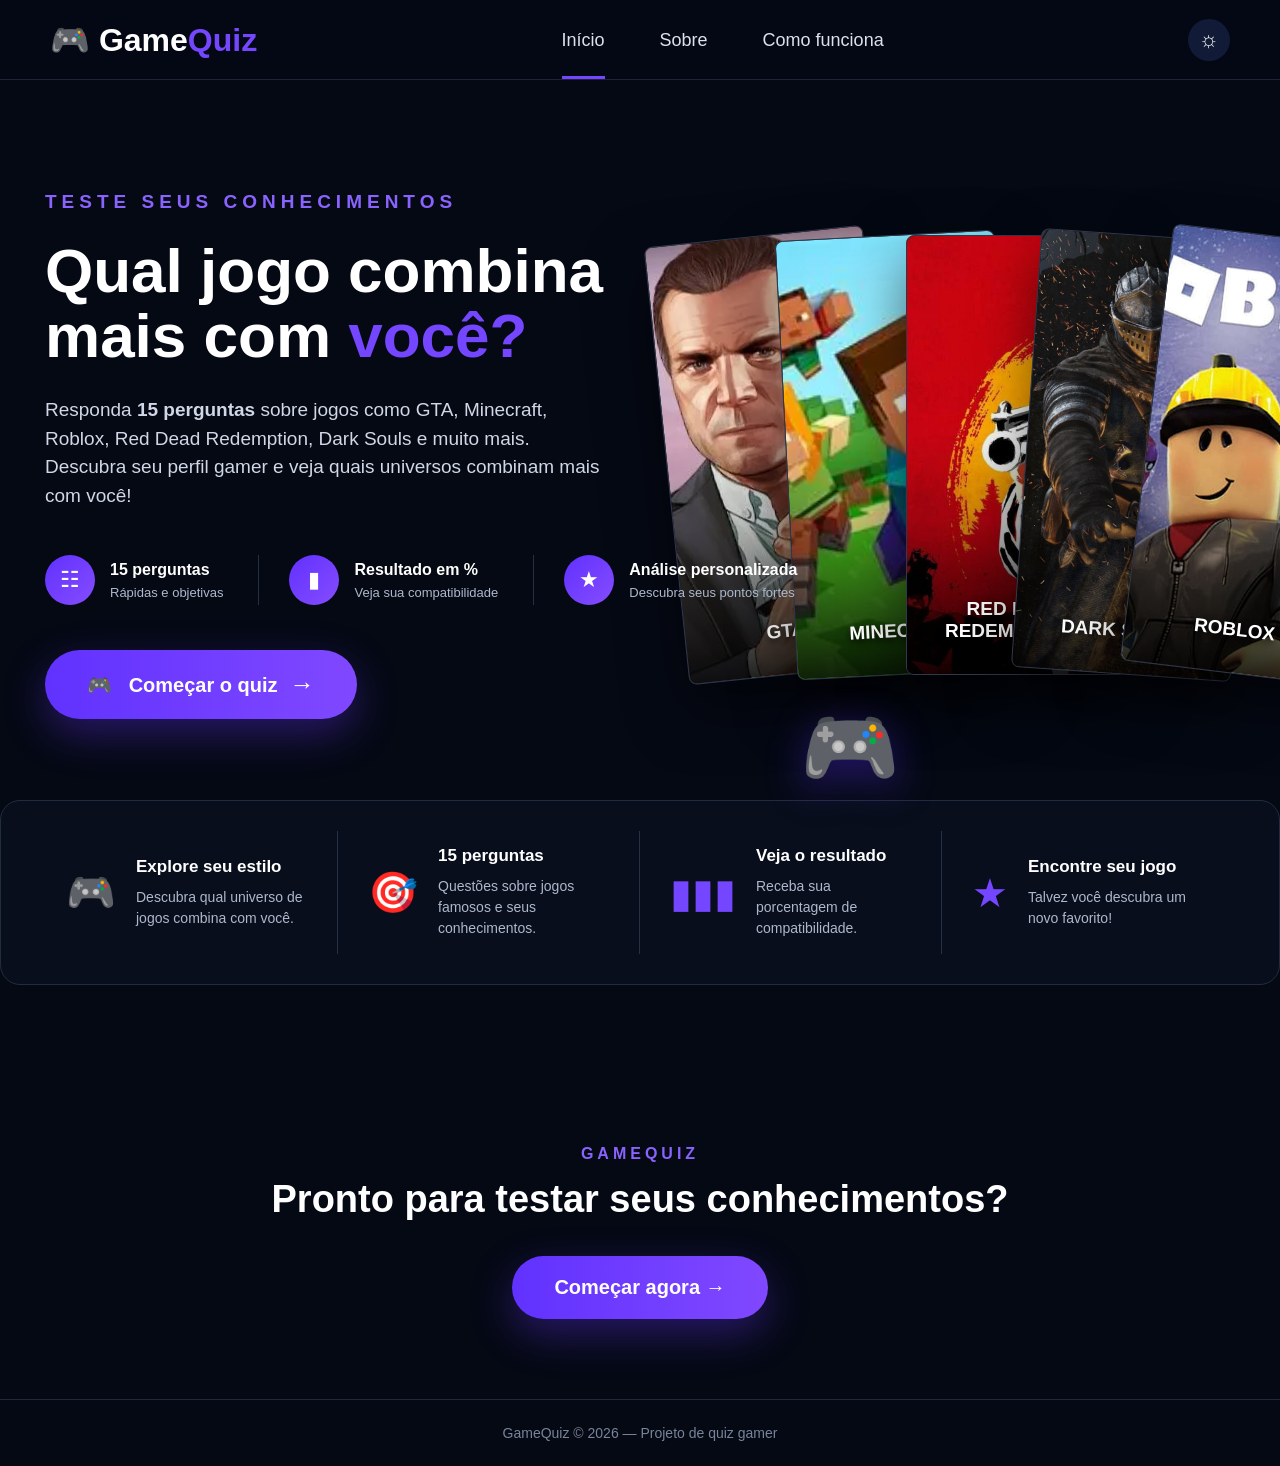
==== index.html @ e50e7b46 "Add files via upload" ====
<!DOCTYPE html>
<html lang="pt-BR">

<head>
    <meta charset="UTF-8">
    <meta name="viewport" content="width=device-width, initial-scale=1.0">
    <title>GameQuiz</title>
    <link rel="stylesheet" href="style.css">
</head>

<body>

    <header class="navbar">
        <a href="#inicio" class="logo">🎮 Game<span>Quiz</span></a>

        <nav>
            <a href="#inicio" class="active">Início</a>
            <a href="#sobre">Sobre</a>
            <a href="#como-funciona">Como funciona</a>
        </nav>

        <button class="theme-btn" id="themeBtn">☼</button>
    </header>

    <main id="inicio">

        <!-- HERO -->
        <section class="hero">

            <div class="hero-text">

                <p class="eyebrow">TESTE SEUS CONHECIMENTOS</p>

                <h1>
                    Qual jogo combina<br>
                    mais com <span>você?</span>
                </h1>

                <p class="description">
                    Responda <strong>15 perguntas</strong> sobre jogos como GTA,
                    Minecraft, Roblox, Red Dead Redemption, Dark Souls e muito mais.
                    Descubra seu perfil gamer e veja quais universos combinam mais com você!
                </p>

                <div class="features">

                    <div class="feature">
                        <div class="feature-icon">☷</div>
                        <div>
                            <strong>15 perguntas</strong>
                            <small>Rápidas e objetivas</small>
                        </div>
                    </div>

                    <div class="feature">
                        <div class="feature-icon">▮</div>
                        <div>
                            <strong>Resultado em %</strong>
                            <small>Veja sua compatibilidade</small>
                        </div>
                    </div>

                    <div class="feature">
                        <div class="feature-icon">★</div>
                        <div>
                            <strong>Análise personalizada</strong>
                            <small>Descubra seus pontos fortes</small>
                        </div>
                    </div>

                </div>

                <button class="start-btn" id="startBtn">
                    🎮 &nbsp; Começar o quiz <span>→</span>
                </button>

            </div>


            <!-- IMAGENS DOS JOGOS -->
            <div class="game-collage">

                <div class="game-card gta">
                    <img src="gta.webp" alt="GTA V">
                    <div class="game-label">GTA V</div>
                </div>

                <div class="game-card minecraft">
                    <img src="minecraft.webp" alt="Minecraft">
                    <div class="game-label">MINECRAFT</div>
                </div>

                <div class="game-card rdr">
                    <img src="red.jpg" alt="Red Dead Redemption II">
                    <div class="game-label">RED DEAD<br>REDEMPTION II</div>
                </div>

                <div class="game-card souls">
                    <img src="dark-souls.jpg" alt="Dark Souls">
                    <div class="game-label">DARK SOULS</div>
                </div>

                <div class="game-card roblox">
                    <img src="roblox.jpg" alt="Roblox">
                    <div class="game-label">ROBLOX</div>
                </div>

            </div>

            <div class="controller">🎮</div>

        </section>


        <!-- BARRA DE INFORMAÇÕES -->
        <section class="info-bar" id="como-funciona">

            <div class="info">
                <span>🎮</span>
                <div>
                    <h3>Explore seu estilo</h3>
                    <p>Descubra qual universo de jogos combina com você.</p>
                </div>
            </div>

            <div class="info">
                <span>🎯</span>
                <div>
                    <h3>15 perguntas</h3>
                    <p>Questões sobre jogos famosos e seus conhecimentos.</p>
                </div>
            </div>

            <div class="info">
                <span>▮▮▮</span>
                <div>
                    <h3>Veja o resultado</h3>
                    <p>Receba sua porcentagem de compatibilidade.</p>
                </div>
            </div>

            <div class="info">
                <span>★</span>
                <div>
                    <h3>Encontre seu jogo</h3>
                    <p>Talvez você descubra um novo favorito!</p>
                </div>
            </div>

        </section>


        <!-- SOBRE -->
        <section class="about" id="sobre">

            <p>GAMEQUIZ</p>

            <h2>Pronto para testar seus conhecimentos?</h2>

            <button class="start-btn" onclick="document.getElementById('startBtn').click()">
                Começar agora →
            </button>

        </section>

    </main>


    <footer>
        GameQuiz © 2026 — Projeto de quiz gamer
    </footer>


    <script src="script.js"></script>

</body>
</html>
---- style.css ----
* {
    margin: 0;
    padding: 0;
    box-sizing: border-box;
}

html {
    scroll-behavior: smooth;
}

body {
    font-family: Arial, Helvetica, sans-serif;
    background: #050914;
    color: white;
    overflow-x: hidden;
}

/* =========================
   NAVBAR
========================= */

.navbar {
    height: 80px;
    width: 100%;
    display: flex;
    align-items: center;
    justify-content: space-between;
    padding: 0 50px;
    border-bottom: 1px solid #1c2435;
    background: rgba(5, 9, 20, 0.96);
    position: relative;
    z-index: 20;
}

.logo {
    color: white;
    text-decoration: none;
    font-size: 32px;
    font-weight: 800;
}

.logo span {
    color: #7447ff;
}

nav {
    display: flex;
    gap: 55px;
}

nav a {
    color: #dce1ee;
    text-decoration: none;
    font-size: 18px;
    padding: 29px 0 25px;
}

nav a:hover {
    color: white;
}

nav a.active {
    border-bottom: 3px solid #7447ff;
}

.theme-btn {
    width: 42px;
    height: 42px;
    border: none;
    border-radius: 50%;
    background: #111b38;
    color: white;
    font-size: 22px;
    cursor: pointer;
}


/* =========================
   HERO
========================= */

.hero {
    min-height: 720px;
    max-width: 1450px;
    margin: 0 auto;
    padding: 100px 45px 70px;
    display: flex;
    align-items: center;
    justify-content: space-between;
    gap: 50px;
    position: relative;
}

.hero-text {
    width: 48%;
    position: relative;
    z-index: 5;
}

.eyebrow {
    color: #8a63ff;
    font-size: 19px;
    font-weight: bold;
    letter-spacing: 5px;
    margin-bottom: 25px;
}

.hero h1 {
    font-size: 62px;
    line-height: 1.05;
    font-weight: 800;
    margin-bottom: 28px;
}

.hero h1 span {
    color: #7546ff;
}

.description {
    color: #d0d7e6;
    font-size: 19px;
    line-height: 1.5;
    max-width: 650px;
}


/* =========================
   3 INFORMAÇÕES DO HERO
========================= */

.features {
    display: flex;
    align-items: center;
    margin-top: 45px;
}

.feature {
    display: flex;
    align-items: center;
    gap: 15px;
    padding-right: 35px;
    margin-right: 30px;
    border-right: 1px solid #263044;
}

.feature:last-child {
    border-right: none;
}

.feature-icon {
    width: 50px;
    height: 50px;
    border-radius: 50%;
    background: linear-gradient(135deg, #6130ff, #854dff);
    display: flex;
    align-items: center;
    justify-content: center;
    font-size: 22px;
    flex-shrink: 0;
}

.feature strong {
    display: block;
    font-size: 16px;
    margin-bottom: 6px;
    white-space: nowrap;
}

.feature small {
    display: block;
    color: #aeb8cc;
    font-size: 13px;
    white-space: nowrap;
}


/* =========================
   BOTÃO
========================= */

.start-btn {
    display: inline-flex;
    align-items: center;
    justify-content: center;
    gap: 12px;
    margin-top: 45px;
    padding: 20px 42px;
    border-radius: 40px;
    background: linear-gradient(90deg, #6132ff, #8048ff);
    color: white;
    text-decoration: none;
    font-size: 20px;
    font-weight: bold;
    border: none;
    cursor: pointer;
    box-shadow: 0 15px 40px rgba(102, 51, 255, 0.35);
    transition: 0.3s;
}

.start-btn:hover {
    transform: translateY(-3px);
    box-shadow: 0 18px 45px rgba(102, 51, 255, 0.5);
}

.start-btn span {
    font-size: 25px;
}


/* =========================
   CARTAS DOS JOGOS
========================= */

.game-collage {
    width: 52%;
    height: 540px;
    position: relative;
    display: flex;
    align-items: center;
    justify-content: center;
}

.game-card {
    position: absolute;
    width: 220px;
    height: 440px;
    border-radius: 8px;
    overflow: hidden;
    border: 1px solid #30384b;
    background: #111827;
    box-shadow: 0 25px 60px rgba(0, 0, 0, 0.55);
}

.game-card img {
    width: 100%;
    height: 100%;
    object-fit: cover;
    display: block;
}

.game-card::after {
    content: "";
    position: absolute;
    inset: 0;
    background: linear-gradient(
        to bottom,
        transparent 45%,
        rgba(0, 0, 0, 0.2) 65%,
        rgba(0, 0, 0, 0.85) 100%
    );
    z-index: 1;
}

.game-label {
    position: absolute;
    bottom: 32px;
    left: 0;
    width: 100%;
    text-align: center;
    font-size: 19px;
    line-height: 1.15;
    font-weight: 800;
    color: white;
    text-shadow: 0 3px 8px black;
    z-index: 3;
}


/* POSIÇÃO DAS CARTAS */

.game-card.gta {
    transform: rotate(-6deg);
    left: 0;
    z-index: 1;
}

.game-card.minecraft {
    transform: rotate(-3deg);
    left: 120px;
    z-index: 2;
}

.game-card.rdr {
    transform: rotate(0deg);
    left: 240px;
    z-index: 3;
}

.game-card.souls {
    transform: rotate(4deg);
    left: 360px;
    z-index: 4;
}

.game-card.roblox {
    transform: rotate(7deg);
    left: 480px;
    z-index: 5;
}


/* =========================
   CONTROLE
========================= */

.controller {
    position: absolute;
    right: 380px;
    bottom: 5px;
    font-size: 80px;
    z-index: 10;
    filter: drop-shadow(0 10px 20px rgba(91, 48, 255, 0.4));
}


/* =========================
   BARRA DE INFORMAÇÕES
========================= */

.info-bar {
    max-width: 1400px;
    margin: 0 auto 80px;
    padding: 30px 35px;
    border: 1px solid #222c3f;
    border-radius: 20px;
    background: rgba(10, 16, 30, 0.75);
    display: grid;
    grid-template-columns: repeat(4, 1fr);
}

.info {
    display: flex;
    align-items: center;
    gap: 20px;
    padding: 15px 30px;
    border-right: 1px solid #263044;
}

.info:last-child {
    border-right: none;
}

.info > span {
    font-size: 40px;
    color: #7546ff;
    flex-shrink: 0;
}

.info h3 {
    font-size: 17px;
    margin-bottom: 10px;
}

.info p {
    color: #aeb8cc;
    font-size: 14px;
    line-height: 1.5;
}


/* =========================
   SOBRE / FINAL
========================= */

.about {
    text-align: center;
    padding: 80px 20px;
}

.about > p {
    color: #8a63ff;
    letter-spacing: 4px;
    font-weight: bold;
    margin-bottom: 15px;
}

.about h2 {
    font-size: 38px;
    margin-bottom: 10px;
}

.about .start-btn {
    margin-top: 25px;
}


/* =========================
   RODAPÉ
========================= */

footer {
    text-align: center;
    padding: 25px;
    border-top: 1px solid #20283a;
    color: #78849b;
    font-size: 14px;
}


/* =========================
   RESPONSIVO
========================= */

@media (max-width: 1250px) {

    .hero {
        padding-left: 35px;
        padding-right: 35px;
    }

    .hero h1 {
        font-size: 52px;
    }

    .game-card {
        width: 190px;
        height: 400px;
    }

    .game-card.minecraft {
        left: 105px;
    }

    .game-card.rdr {
        left: 210px;
    }

    .game-card.souls {
        left: 315px;
    }

    .game-card.roblox {
        left: 420px;
    }

    .controller {
        right: 280px;
    }
}


@media (max-width: 950px) {

    .navbar {
        padding: 0 25px;
    }

    nav {
        gap: 25px;
    }

    .hero {
        flex-direction: column;
        padding-top: 70px;
    }

    .hero-text {
        width: 100%;
        text-align: center;
    }

    .description {
        margin: auto;
    }

    .features {
        justify-content: center;
    }

    .game-collage {
        width: 100%;
        margin-top: 30px;
        transform: scale(0.8);
    }

    .controller {
        display: none;
    }

    .info-bar {
        margin-left: 25px;
        margin-right: 25px;
    }
}


@media (max-width: 700px) {

    .logo {
        font-size: 25px;
    }

    nav {
        display: none;
    }

    .hero {
        padding: 60px 20px;
    }

    .hero h1 {
        font-size: 42px;
    }

    .features {
        flex-direction: column;
        gap: 20px;
    }

    .feature {
        border-right: none;
        margin-right: 0;
        padding-right: 0;
    }

    .game-collage {
        transform: scale(0.6);
        height: 400px;
    }

    .info-bar {
        grid-template-columns: 1fr;
    }

    .info {
        border-right: none;
        border-bottom: 1px solid #263044;
        padding: 20px;
    }

    .info:last-child {
        border-bottom: none;
    }

    .about h2 {
        font-size: 30px;
    }
}
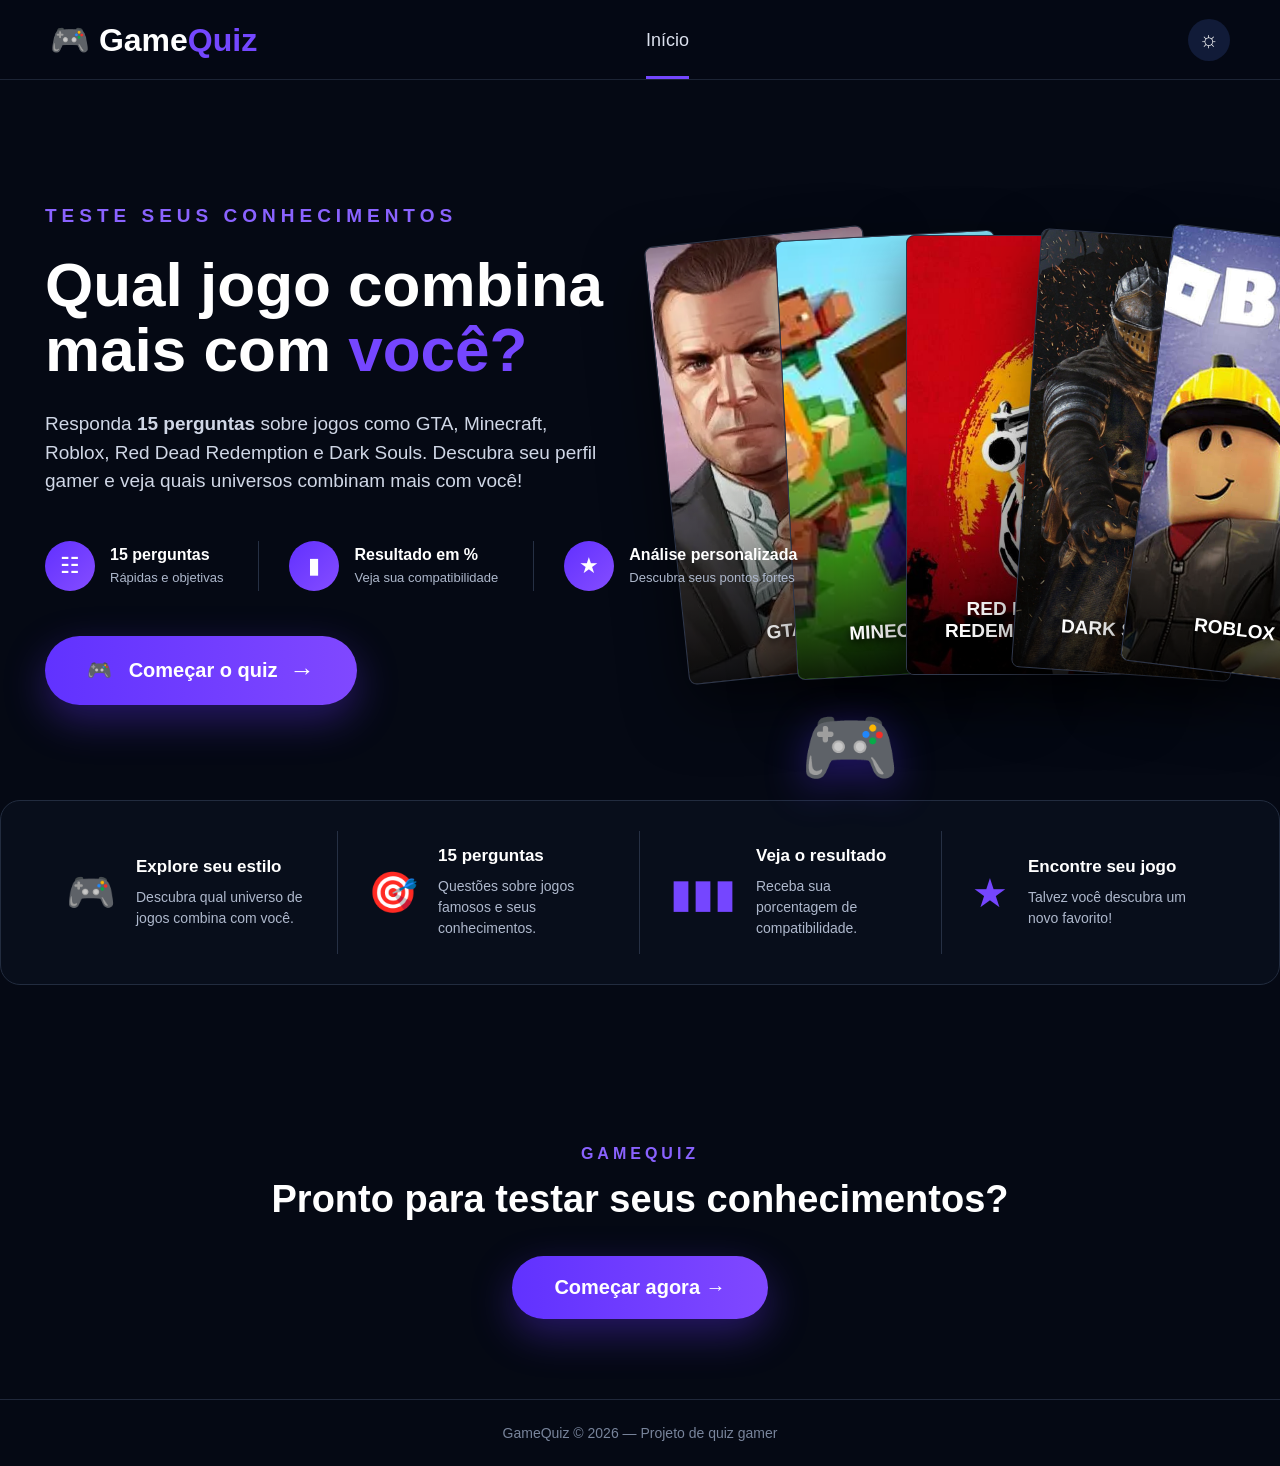
==== commit dab5e5f5: "Update index.html" ====
--- a/index.html
+++ b/index.html
@@ -15,8 +15,8 @@
 
         <nav>
             <a href="#inicio" class="active">Início</a>
-            <a href="#sobre">Sobre</a>
-            <a href="#como-funciona">Como funciona</a>
+            <a href="#sobre"></a>
+            <a href="#como-funciona"></a>
         </nav>
 
         <button class="theme-btn" id="themeBtn">☼</button>
@@ -38,7 +38,7 @@
 
                 <p class="description">
                     Responda <strong>15 perguntas</strong> sobre jogos como GTA,
-                    Minecraft, Roblox, Red Dead Redemption, Dark Souls e muito mais.
+                    Minecraft, Roblox, Red Dead Redemption e Dark Souls.
                     Descubra seu perfil gamer e veja quais universos combinam mais com você!
                 </p>
 
@@ -174,4 +174,4 @@
     <script src="script.js"></script>
 
 </body>
-</html>+</html>
